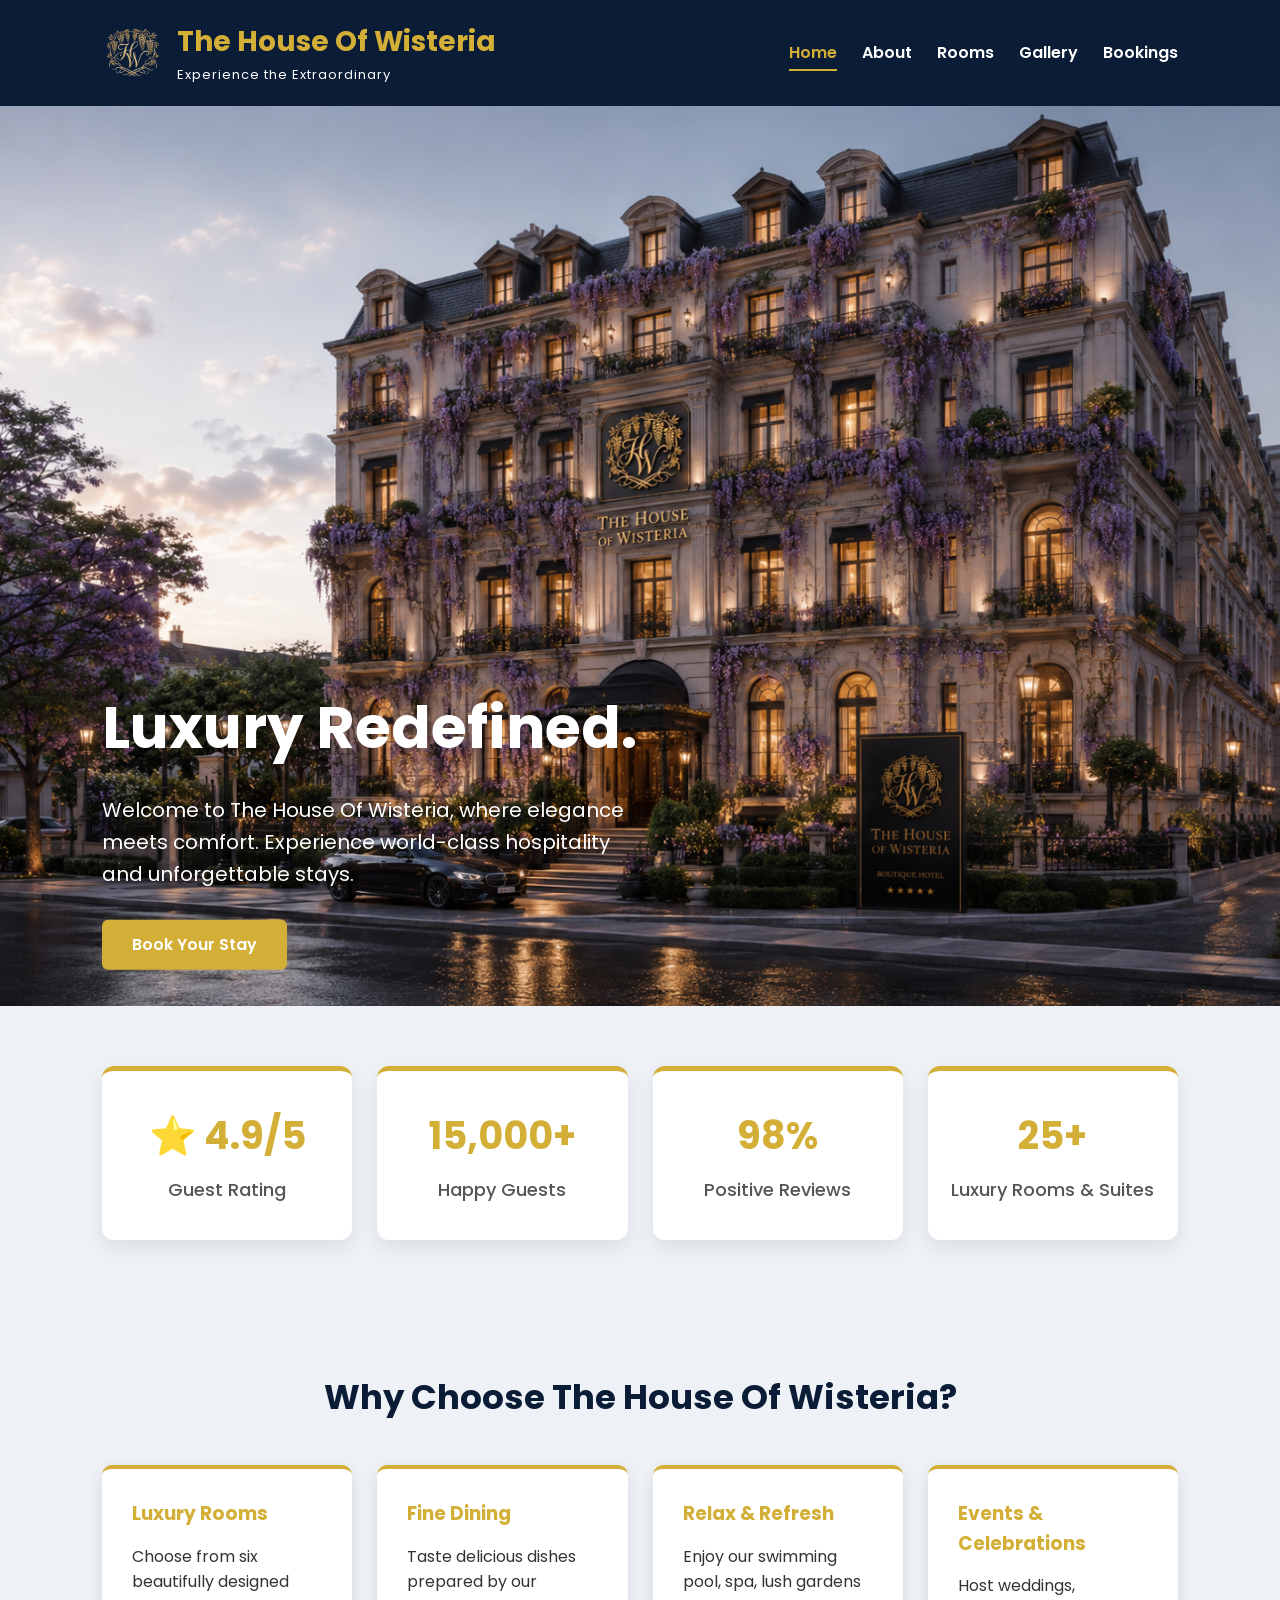
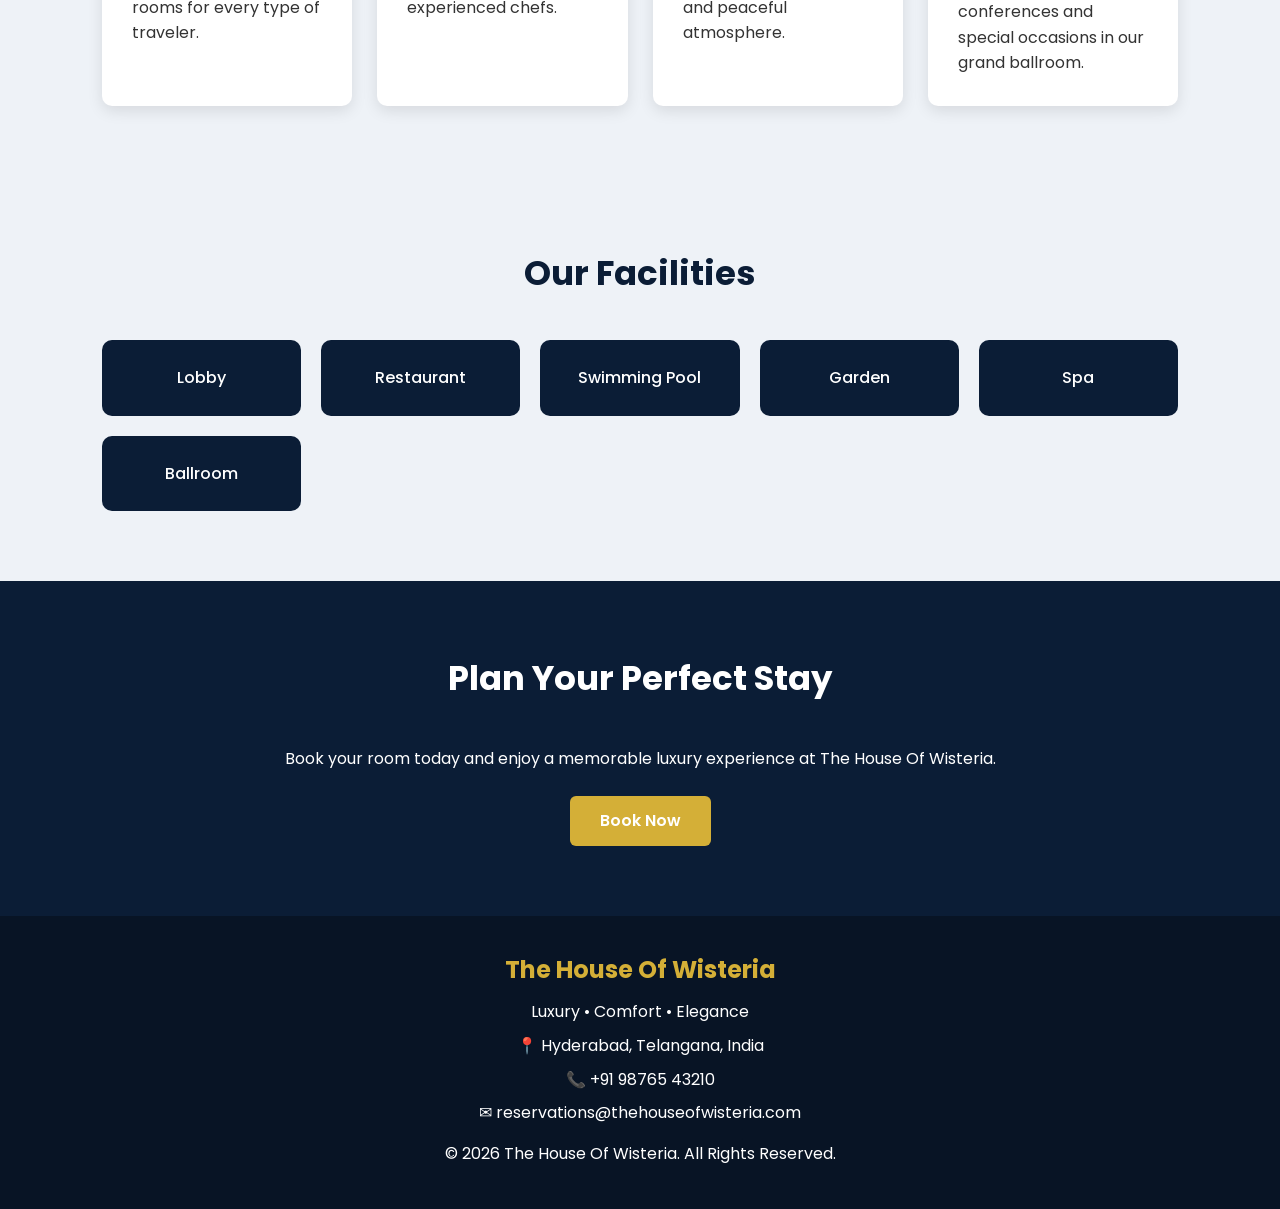
==== index.html @ e231d8cf "Add files via upload" ====
<!DOCTYPE html>
<html lang="en">

<head>
    <meta charset="UTF-8">
    <meta name="viewport" content="width=device-width, initial-scale=1.0">
    <title>The House Of Wisteria | Luxury Hotel in Hyderabad</title>
    <meta name="description"
        content="Experience luxury at The House Of Wisteria in Hyderabad. Elegant rooms, fine dining, spa, swimming pool, ballroom and premium hospitality.">
    <meta name="keywords"
        content="Luxury Hotel Hyderabad, The House Of Wisteria, Hotel Booking, Deluxe rooms, Spa, Ballroom">
    <link rel="stylesheet" href="css/style.css">
</head>

<body>

<header>
<div class="logo">
    <a href="index.html">
        <img src="images/logo.png" alt="The House Of Wisteria Logo">
    </a>
    <div class="logo-text">
        <h2>The House Of Wisteria</h2>
        <p>Experience the Extraordinary</p>
    </div>
</div>

<nav>
<ul>
<li><a href="index.html" class="active">Home</a></li>
<li><a href="about.html">About</a></li>
<li><a href="rooms.html">Rooms</a></li>
<li><a href="gallery.html">Gallery</a></li>
<li><a href="booking.html">Bookings</a></li>
</ul>
</nav> 

<div class="menu-btn" onclick="toggleMenu()">
☰
</div>
</header>

<section class="hero">
    <img src="images/hotel exterior.png" alt="The House Of Wisteria Hotel">
    <div class="hero-overlay">
        <h1>Luxury Redefined.</h1>
        <p>
            Welcome to The House Of Wisteria, where elegance meets comfort.
            Experience world-class hospitality and unforgettable stays.
        </p>
        <a href="booking.html" class="btn">
            Book Your Stay
        </a>
    </div>
</section>

<!-- Trust / Statistics Section -->

<section class="stats">
    <div class="stat-box">
        <h2>⭐ 4.9/5</h2>
        <p>Guest Rating</p>
    </div>
    <div class="stat-box">
        <h2>15,000+</h2>
        <p>Happy Guests</p>
    </div>
    <div class="stat-box">
        <h2>98%</h2>
        <p>Positive Reviews</p>
    </div>
    <div class="stat-box">
        <h2>25+</h2>
        <p>Luxury Rooms & Suites</p>
    </div>
</section>

<section class="highlights">
<h2>Why Choose The House Of Wisteria?</h2>
<div class="cards">
<div class="card">
<h3>Luxury Rooms</h3>
<p>
Choose from six beautifully designed rooms for every type of traveler.
</p>
</div>
<div class="card">
<h3>Fine Dining</h3>
<p>
Taste delicious dishes prepared by our experienced chefs.
</p>
</div>
<div class="card">
<h3>Relax & Refresh</h3>
<p>
Enjoy our swimming pool, spa, lush gardens and peaceful atmosphere.
</p>
</div>
<div class="card">
<h3>Events & Celebrations</h3>
<p>
Host weddings, conferences and special occasions in our grand ballroom.
</p>
</div>
</div>
</section>

<section class="facilities">
<h2>Our Facilities</h2>
<div class="facility-list">
<div class="facility">Lobby</div>
<div class="facility">Restaurant</div>
<div class="facility">Swimming Pool</div>
<div class="facility">Garden</div>
<div class="facility">Spa</div>
<div class="facility">Ballroom</div>
</div>
</section>

<section class="cta">
<h2>Plan Your Perfect Stay</h2>
<p>
Book your room today and enjoy a memorable luxury experience at The House Of Wisteria.
</p>
<a href="booking.html" class="btn">Book Now</a>
</section>

<footer>
    <div class="footer-content">
        <h2>The House Of Wisteria</h2>
        <p>Luxury • Comfort • Elegance</p>
        <p>
            📍 Hyderabad, Telangana, India
        </p>
        <p>
            📞 +91 98765 43210
        </p>
        <p>
            ✉ reservations@thehouseofwisteria.com
        </p>
        <p style="margin-top:15px;">
            © 2026 The House Of Wisteria. All Rights Reserved.
        </p>
    </div>
</footer>

<script src="js/script.js"></script>
</body>
</html>
---- css/style.css ----
/* ---------- Google Font ---------- */
@import url('https://fonts.googleapis.com/css2?family=Poppins:wght@300;400;500;600;700&display=swap');

/* ---------- Reset ---------- */

*{
    margin:0;
    padding:0;
    box-sizing:border-box;
    font-family:'Poppins',sans-serif;
}

html{
    scroll-behavior:smooth;
}

body{
     background:#eef2f7;
    color:#333;
    line-height:1.6;
}

/* ---------- Images ---------- */

img{
    display:block;
    max-width:100%;
    height:auto;
}

/* ---------- Header ---------- */

header{
    background:#0b1d36;
    color:white;
    display:flex;
    justify-content:space-between;
    align-items:center;
    padding:20px 8%;
    position:sticky;
    top:0;
    z-index:1000;
}

.logo{
    display:flex;
    align-items:center;
    gap:15px;
}

.logo img{
    width:60px;
    height:60px;
    object-fit:contain;
}

.logo-text h2{
    color:#d4af37;
    margin:0;
    font-size:28px;
}

.logo-text p{
    color:white;
    margin:0;
    font-size:13px;
    letter-spacing:1px;
}

nav ul{
    display:flex;
    list-style:none;
}

nav ul li{
    margin-left:25px;
}

nav ul li a{
    color:white;
    text-decoration:none;
    font-weight:600;
    padding-bottom:6px;
    transition:.3s;
}

nav ul li a:hover,
nav ul li a.active{
    color:#d4af37;
    border-bottom:2px solid #d4af37;
    padding-bottom:5px;
}

.menu-btn{
    display:none;
    font-size:30px;
    cursor:pointer;
}

/* ---------- Hero ---------- */

.hero{
    position:relative;
    width:100%;
    height:100vh;
    overflow:hidden;
}

.hero img{
    width:100%;
    height:100%;
    object-fit:cover;
    display:block;
}

.hero-overlay{
    position:absolute;
    top:80%;
    left:8%;
    transform:translateY(-50%);
    color:white;
    max-width:550px;
}

.hero-overlay h1{
    font-size:58px;
    margin-bottom:20px;
}

.hero-overlay p{
    font-size:20px;
    margin-bottom:30px;
}

/* ---------- Buttons ---------- */

.btn{
    display:inline-block;
    padding:12px 30px;
    background:#d4af37;
    color:white;
    text-decoration:none;
    border-radius:6px;
    transition:.3s;
    font-weight:600;
}

.btn:hover{
    background:#b58f1d;
    transform:translateY(-2px);

}

/* ---------- Sections ---------- */

section{
    padding:70px 8%;
}

.hero{
    padding:0;
    margin:0;
}

section h2{
    text-align:center;
    color:#0b1d36;
    margin-bottom:40px;
    font-size:34px;
}

/* ---------- Statistics ---------- */

.stats{
    background:#eef2f7;
    padding:60px 8%;
    display:grid;
    grid-template-columns:repeat(auto-fit,minmax(220px,1fr));
    gap:25px;
    text-align:center;
}

.stat-box{
    background:#fff;
    border-radius:12px;
    padding:35px 20px;
    box-shadow:0 8px 20px rgba(0,0,0,.08);
    border-top:5px solid #d4af37;
    transition:.3s;
}

.stat-box:hover{
    transform:translateY(-8px);
    box-shadow:0 15px 30px rgba(0,0,0,.15);
}

.stat-box h2{
    color:#d4af37;
    font-size:38px;
    margin-bottom:10px;
}

.stat-box p{
    color:#555;
    font-size:18px;
    font-weight:500;
}

/* ---------- Cards ---------- */

.cards{
    display:grid;
    grid-template-columns:repeat(auto-fit,minmax(250px,1fr));
    gap:25px;
}

.card{
    background:#ffffff;
    border-top:4px solid #d4af37;
    padding:30px;
    border-radius:10px;
    box-shadow:0 5px 15px rgba(0,0,0,.1);
    transition:.3s;
}

.card:hover{
    transform:translateY(-8px);
    box-shadow:0 15px 35px rgba(0,0,0,.18);
}

.card h3{
    color:#d4af37;
    margin-bottom:15px;
}

/* ---------- Facilities ---------- */

.facility-list{
    display:grid;
    grid-template-columns:repeat(auto-fit,minmax(180px,1fr));
    gap:20px;
}

.facility{
    background:#0b1d36;
    color:white;
    text-align:center;
    padding:25px;
    border-radius:10px;
    font-weight:500;
}

/* ---------- CTA ---------- */

.cta{
    text-align:center;
    background:#0b1d36;
    color:white;
}

.cta h2{
    color:white;
}

.cta p{
    margin-bottom:25px;
}

/* ---------- Footer ---------- */

footer{
    background:#081425;
    color:white;
    text-align:center;
    padding:35px 20px;
}

.footer-content h2{
    color:#d4af37;
    margin-bottom:10px;
}

.footer-content p{
    margin:8px 0;
}

/* ---------- Room Cards ---------- */

.room-grid{
    display:grid;
    grid-template-columns:repeat(auto-fit,minmax(300px,1fr));
    gap:30px;
}

.room-card{
    background:white;
    border-radius:10px;
    overflow:hidden;
    box-shadow:0 5px 15px rgba(0,0,0,.12);
    transition:.3s;
}

.room-card:hover{
    transform:translateY(-8px);
    box-shadow:0 15px 35px rgba(0,0,0,.18);
}

.room-card img{
    width:100%;
    height:auto;
    object-fit:contain;
    background:#eee;
}

.room-info{
    padding:20px;
}

.price{
    color:#d4af37;
    font-weight:bold;
    font-size:20px;
    margin-top:10px;
}

/* ---------- Gallery ---------- */

.gallery-grid{
    display:grid;
    grid-template-columns:repeat(auto-fit,minmax(280px,1fr));
    gap:25px;
}

.gallery-grid figure{
    background:#fafafa;
    border-radius:10px;
    overflow:hidden;
    box-shadow:0 5px 15px rgba(0,0,0,.1);
}

.gallery-grid img{
    width:100%;
    aspect-ratio:4/5;
    object-fit:cover;
    display:block;
}

.gallery-grid figure{
    overflow:hidden;
}

.gallery-grid img:hover{
    transform:scale(1.05);
}

.gallery-grid figcaption{
    padding:15px;
    text-align:center;
    font-weight:500;
}

/* ---------- Booking Form ---------- */

.booking-form{
    max-width:700px;
    margin:auto;
     background:#ffffff;
    border-top:5px solid #d4af37;
    padding:40px;
    border-radius:12px;
    box-shadow:0 8px 20px rgba(0,0,0,.12);
}

.booking-form label{
    display:block;
    margin-top:18px;
    margin-bottom:6px;
}

.booking-form input,
.booking-form select,
.booking-form textarea{
    width:100%;
    padding:12px;
    border:1px solid #ccc;
    border-radius:5px;
    outline:none;
}

.booking-form textarea{
    resize:vertical;
}

.booking-form button{
    margin-top:25px;
    width:100%;
    border:none;
    cursor:pointer;
}

/* ---------- About ---------- */

.about-content{
    max-width:1000px;
    margin:auto;
    text-align:center;
}

.about-content p{
    margin-top:20px;
}

/* ---------- Responsive ---------- */

@media(max-width:768px){
nav{
    display:none;
    position:absolute;
    top:75px;
    left:0;
    width:100%;
    background:#0b1d36;
}

nav.active{
    display:block;
}

nav ul{
    flex-direction:column;
}

nav ul li{
    margin:18px 0;
    text-align:center;
}

.menu-btn{
    display:block;
}

.hero{
    flex-direction:column;
    text-align:center;
}

.hero-content h1{
    font-size:34px;
}

section{
    padding:50px 6%;
}
}
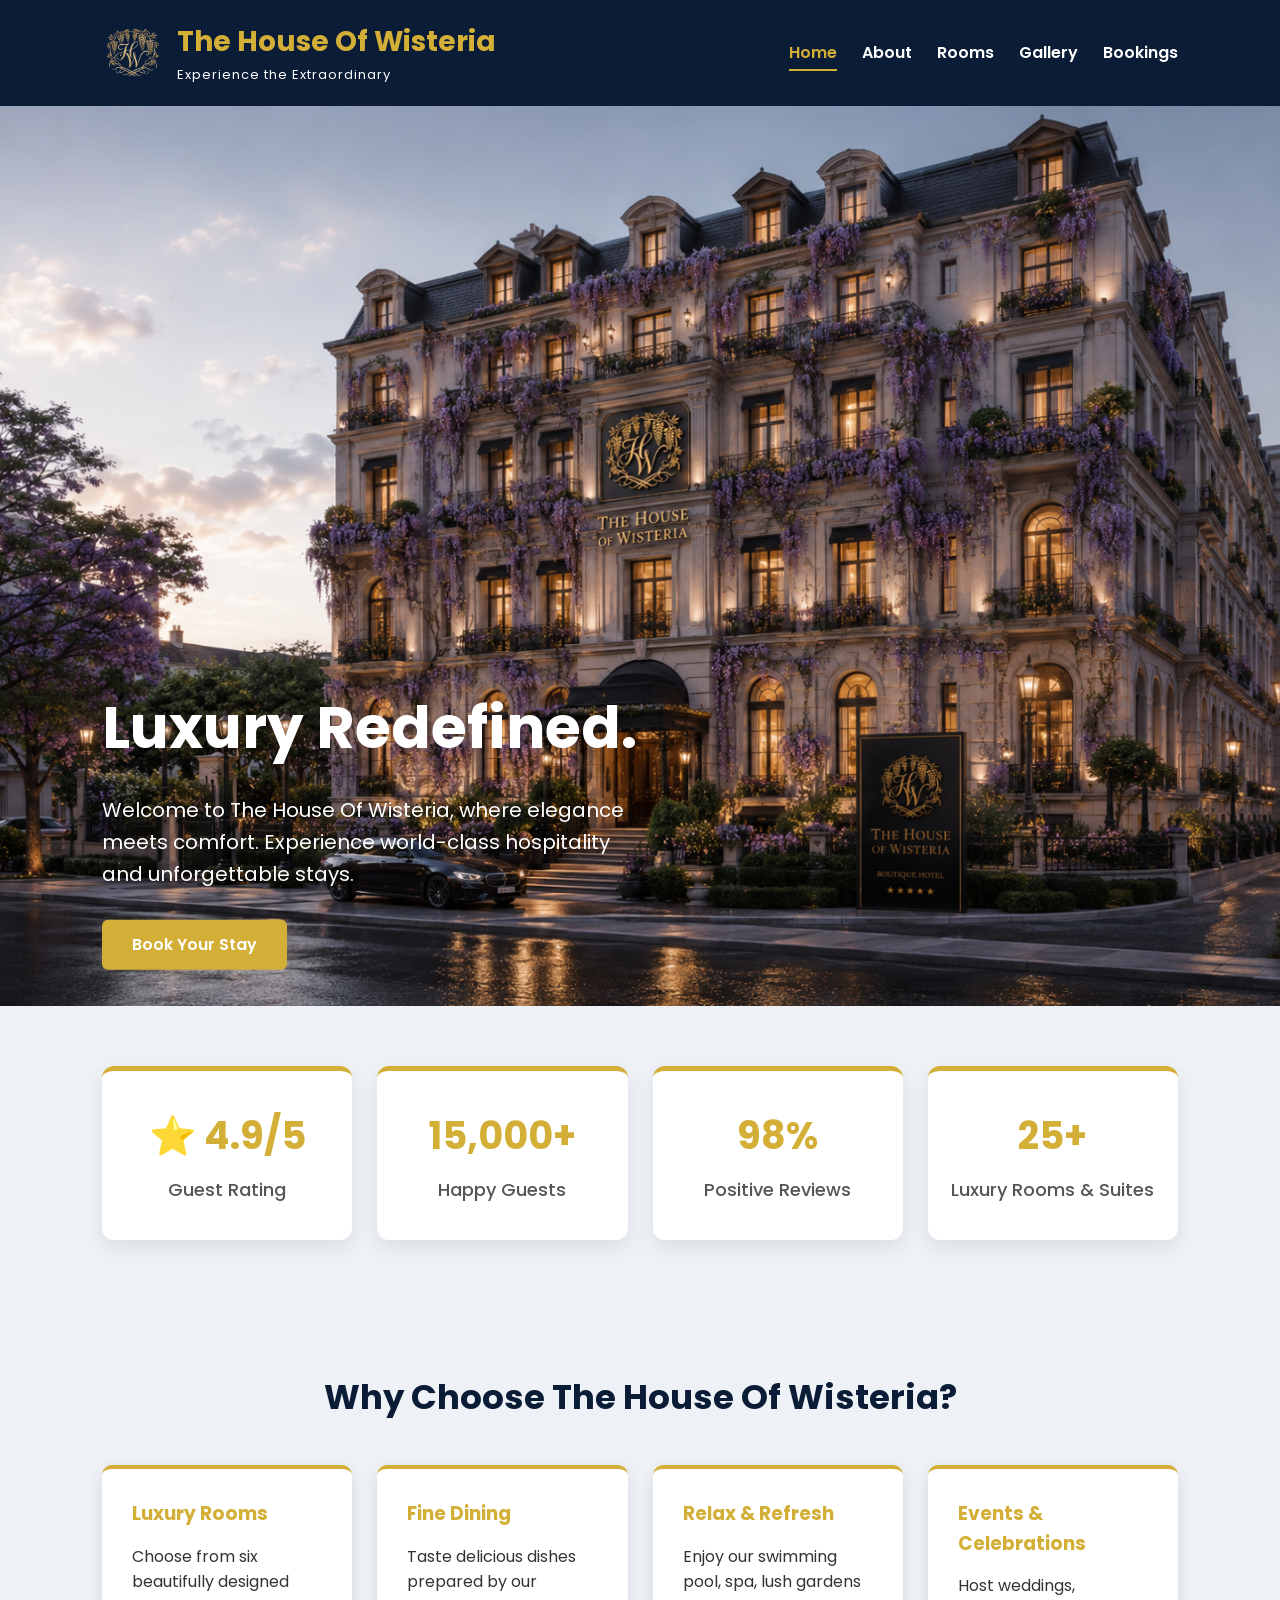
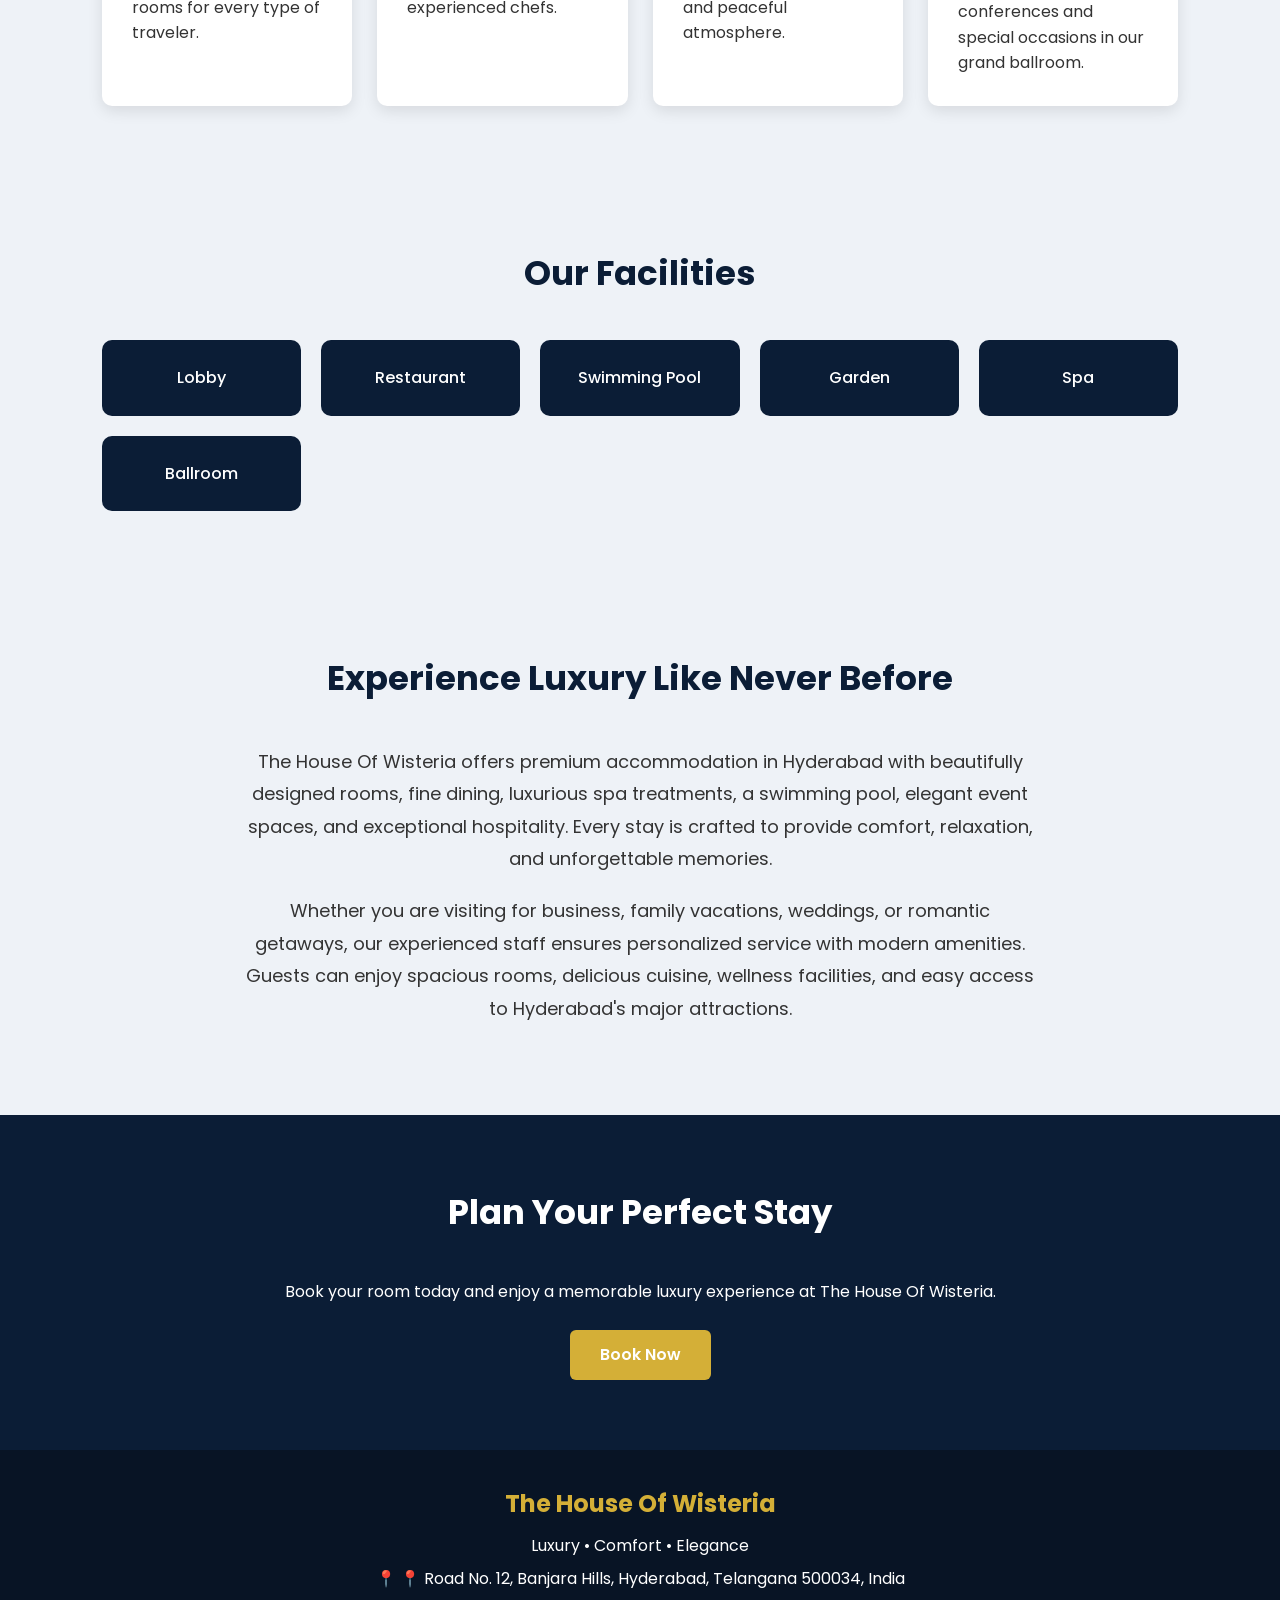
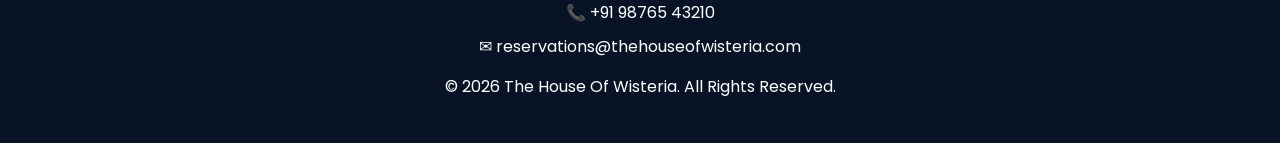
==== commit 8189b179: "Update index.html" ====
--- a/index.html
+++ b/index.html
@@ -4,12 +4,29 @@
 <head>
     <meta charset="UTF-8">
     <meta name="viewport" content="width=device-width, initial-scale=1.0">
-    <title>The House Of Wisteria | Luxury Hotel in Hyderabad</title>
+    <title>The House Of Wisteria | Luxury Hotel, Spa & Ballroom in Hyderabad</title>
     <meta name="description"
         content="Experience luxury at The House Of Wisteria in Hyderabad. Elegant rooms, fine dining, spa, swimming pool, ballroom and premium hospitality.">
     <meta name="keywords"
         content="Luxury Hotel Hyderabad, The House Of Wisteria, Hotel Booking, Deluxe rooms, Spa, Ballroom">
+    <link rel="canonical" href="https://the-house-of-wisteria.netlify.app/">
+    <meta property="og:title" content="The House Of Wisteria">
+    <meta property="og:description" content="Luxury Hotel in Hyderabad">
+    <meta property="og:image" content="https://the-house-of-wisteria.netlify.app/images/hotel exterior.png">
+    <meta property="og:type" content="website">
+    <meta name="twitter:card" content="summary_large_image">
+    <meta name="twitter:title" content="The House Of Wisteria">
+    <meta name="twitter:description" content="Luxury Hotel in Hyderabad">
     <link rel="stylesheet" href="css/style.css">
+    <script type="application/ld+json">
+    {
+      "@context":"https://schema.org",
+      "@type":"Hotel",
+      "name":"The House Of Wisteria",
+      "telephone":"+91 98765 43210",
+      "url":"https://the-house-of-wisteria.netlify.app/"
+    }
+    </script>
 </head>
 
 <body>
@@ -117,6 +134,16 @@
 </div>
 </section>
 
+<section class="about-home">
+<h2>Experience Luxury Like Never Before</h2>
+<p>
+The House Of Wisteria offers premium accommodation in Hyderabad with beautifully designed rooms, fine dining, luxurious spa treatments, a swimming pool, elegant event spaces, and exceptional hospitality. Every stay is crafted to provide comfort, relaxation, and unforgettable memories.
+</p>
+<p>
+Whether you are visiting for business, family vacations, weddings, or romantic getaways, our experienced staff ensures personalized service with modern amenities. Guests can enjoy spacious rooms, delicious cuisine, wellness facilities, and easy access to Hyderabad's major attractions.
+</p>
+</section>
+
 <section class="cta">
 <h2>Plan Your Perfect Stay</h2>
 <p>
@@ -130,7 +157,11 @@
         <h2>The House Of Wisteria</h2>
         <p>Luxury • Comfort • Elegance</p>
         <p>
-            📍 Hyderabad, Telangana, India
+            📍 📍 Road No. 12,
+Banjara Hills,
+Hyderabad,
+Telangana 500034,
+India
         </p>
         <p>
             📞 +91 98765 43210
@@ -145,5 +176,20 @@
 </footer>
 
 <script src="js/script.js"></script>
+
+<!--Start of Tawk.to Script-->
+<script type="text/javascript">
+var Tawk_API=Tawk_API||{}, Tawk_LoadStart=new Date();
+(function(){
+var s1=document.createElement("script"),s0=document.getElementsByTagName("script")[0];
+s1.async=true;
+s1.src='https://embed.tawk.to/6a45f58adb3b401d4891ce1b/1jsgke9un';
+s1.charset='UTF-8';
+s1.setAttribute('crossorigin','*');
+s0.parentNode.insertBefore(s1,s0);
+})();
+</script>
+<!--End of Tawk.to Script-->
+
 </body>
-</html>+</html>
--- a/css/style.css
+++ b/css/style.css
@@ -451,4 +451,15 @@
 section{
     padding:50px 6%;
 }
-}+}
+.about-home{
+    max-width:1000px;
+    margin:auto;
+    text-align:center;
+}
+
+.about-home p{
+    margin:20px 0;
+    font-size:18px;
+    line-height:1.8;
+}
